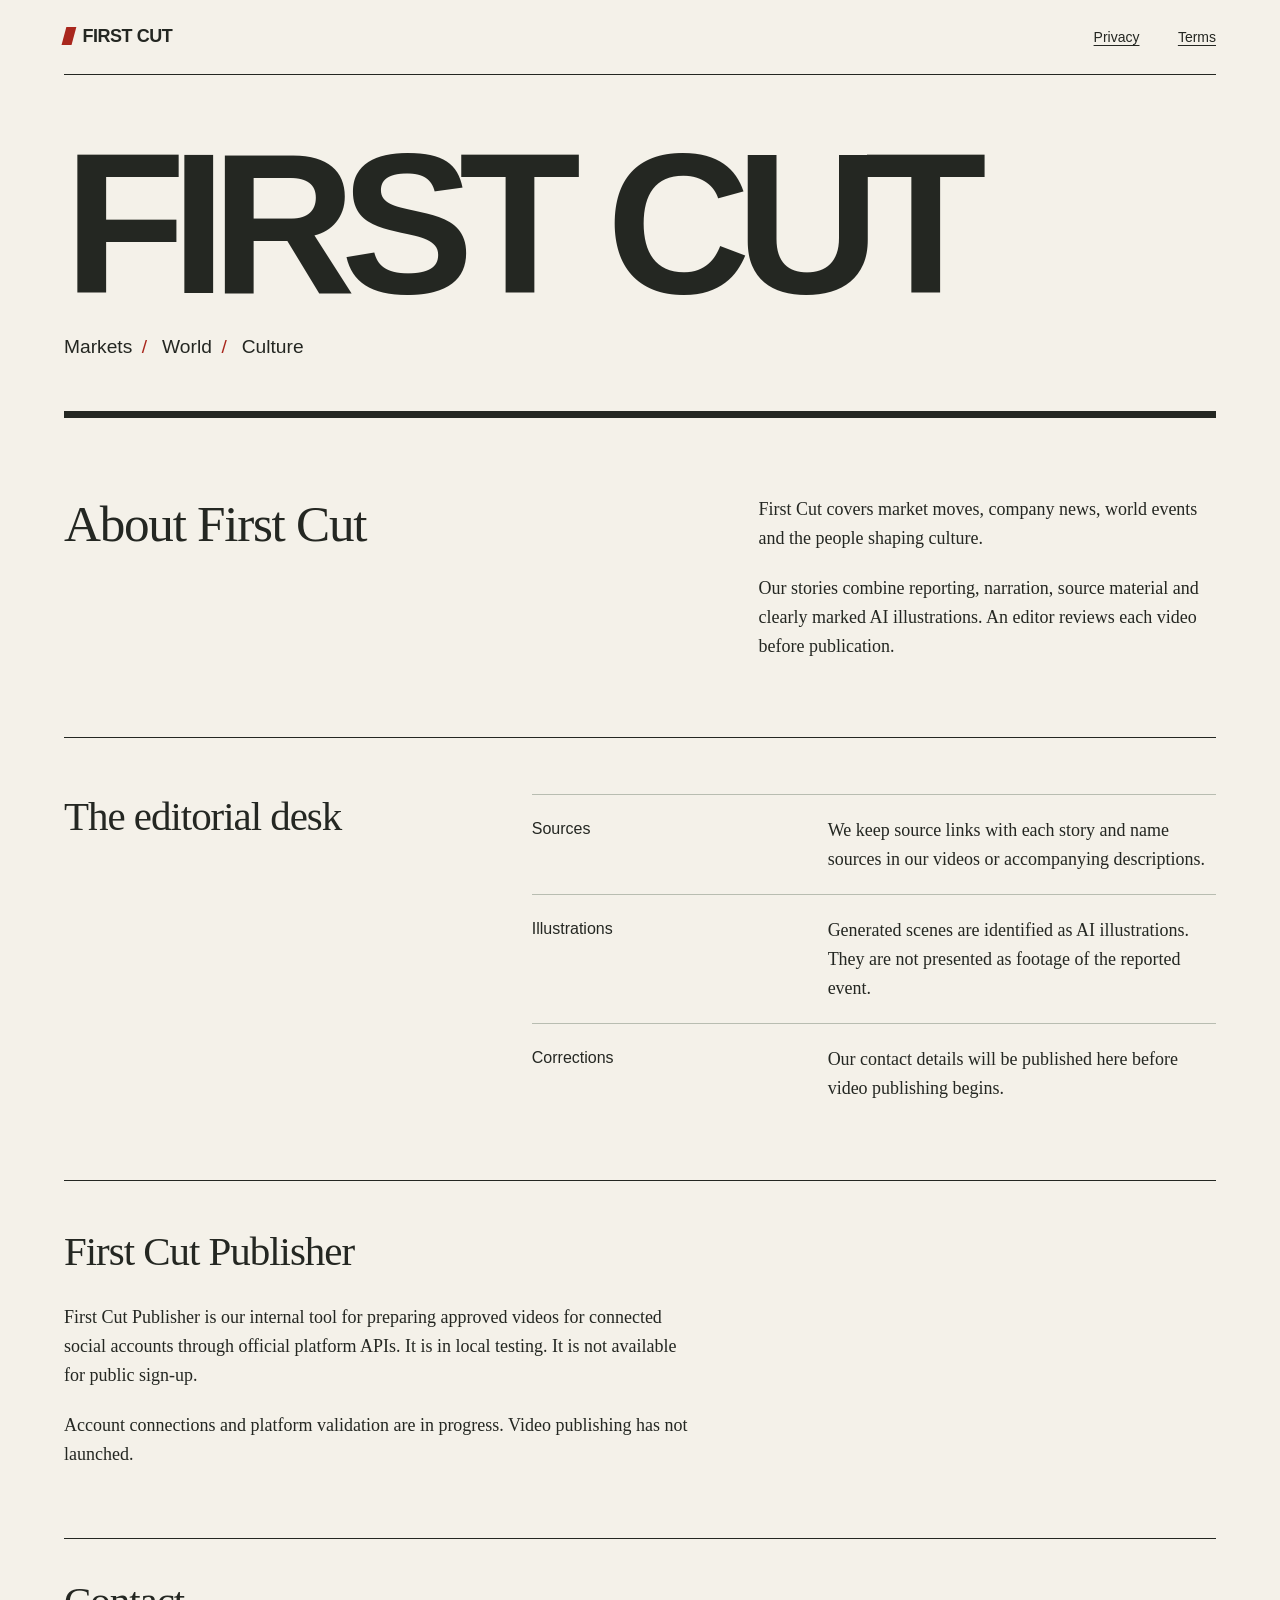
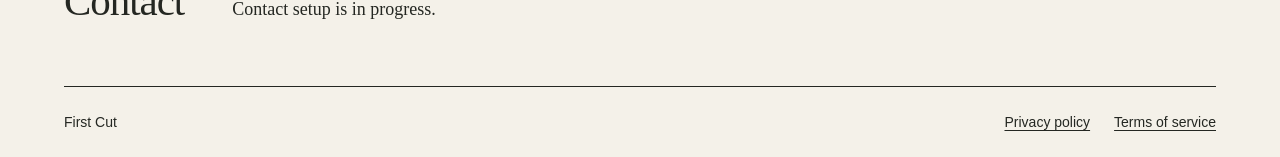
==== index.html @ d2c0383e "Publish First Cut prelaunch website" ====
<!doctype html>
<html lang="en">
<head>
  <meta charset="utf-8">
  <meta name="viewport" content="width=device-width, initial-scale=1">
  <title>First Cut</title>
  <meta name="description" content="First Cut makes short video stories about markets, world events and culture.">
  <link rel="stylesheet" href="styles.css">
  <link rel="icon" href="icon.svg" type="image/svg+xml">
</head>
<body>
  <a class="skip" href="#main">Skip to content</a>
  <div class="shell">
    <header class="topbar">
      <a class="brand" href="index.html"><span class="brand-mark" aria-hidden="true"></span>FIRST CUT</a>
      <nav aria-label="Main"><a href="privacy.html">Privacy</a><a href="terms.html">Terms</a></nav>
    </header>
    <main id="main">
      <section class="masthead" aria-label="First Cut">
        <h1>FIRST CUT</h1>
        <p class="coverage"><span>Markets</span><span>World</span><span>Culture</span></p>
      </section>
      <section class="intro" aria-labelledby="about">
        <h2 id="about">About First Cut</h2>
        <div><p>First Cut covers market moves, company news, world events and the people shaping culture.</p><p>Our stories combine reporting, narration, source material and clearly marked AI illustrations. An editor reviews each video before publication.</p></div>
      </section>
      <section class="desk" aria-labelledby="editorial">
        <h2 id="editorial">The editorial desk</h2>
        <dl class="desk-list">
          <div><dt>Sources</dt><dd>We keep source links with each story and name sources in our videos or accompanying descriptions.</dd></div>
          <div><dt>Illustrations</dt><dd>Generated scenes are identified as AI illustrations. They are not presented as footage of the reported event.</dd></div>
          <div><dt>Corrections</dt><dd>Our contact details will be published here before video publishing begins.</dd></div>
        </dl>
      </section>
      <section class="publisher" aria-labelledby="publisher">
        <h2 id="publisher">First Cut Publisher</h2>
        <p>First Cut Publisher is our internal tool for preparing approved videos for connected social accounts through official platform APIs. It is in local testing. It is not available for public sign-up.</p>
        <p>Account connections and platform validation are in progress. Video publishing has not launched.</p>
      </section>
      <section class="contact" aria-labelledby="contact"><h2 id="contact">Contact</h2><p>Contact setup is in progress.</p></section>
    </main>
    <footer><span>First Cut</span><nav aria-label="Legal"><a href="privacy.html">Privacy policy</a><a href="terms.html">Terms of service</a></nav></footer>
  </div>
</body>
</html>
---- styles.css ----
:root{color-scheme:light;--paper:#f4f1e9;--ink:#242722;--muted:#545a50;--rule:#b8bdb1;--accent:#a9271d;--gutter:clamp(1.25rem,5vw,5rem)}
*{box-sizing:border-box}html{scroll-behavior:smooth}body{margin:0;background:var(--paper);color:var(--ink);font:1.125rem/1.6 Georgia,'Times New Roman',serif}a{color:inherit;text-underline-offset:.22em;text-decoration-thickness:1px}a:hover{color:var(--accent)}a:focus-visible{outline:3px solid var(--accent);outline-offset:5px}p{margin:0 0 1.2em}h1,h2,h3,p{overflow-wrap:break-word}h1,h2,h3{line-height:1.12;font-weight:400}h1{font-size:clamp(2.8rem,7vw,6rem);letter-spacing:-.045em;margin:0 0 .45em}h2{font-size:clamp(1.7rem,3.2vw,2.8rem);letter-spacing:-.025em;margin:0 0 .7em}h3{font-size:1.35rem;margin:1.8em 0 .65em}.shell{max-width:1440px;margin:auto;padding-inline:var(--gutter)}.skip{position:absolute;left:1rem;top:-5rem;background:var(--paper);padding:.7rem;z-index:3}.skip:focus{top:1rem}.topbar{display:flex;justify-content:space-between;align-items:center;gap:1rem;padding-block:1.4rem;border-bottom:1px solid var(--ink);font-family:'Franklin Gothic Medium','Arial Narrow',sans-serif;font-size:.875rem}.brand{font-size:1.125rem;font-weight:bold;letter-spacing:-.025em;text-decoration:none;white-space:nowrap}.brand-mark{display:inline-block;width:.6rem;height:1.1rem;background:var(--accent);transform:skew(-15deg);margin-right:.55rem;vertical-align:-.15rem}.topbar nav{display:flex;gap:clamp(1rem,3vw,2.5rem)}.masthead{padding-top:clamp(2rem,5vw,4.5rem);padding-bottom:clamp(2rem,4vw,3rem);border-bottom:7px solid var(--ink)}.masthead h1{font-family:'Franklin Gothic Heavy','Arial Black',sans-serif;font-weight:900;line-height:.85;font-size:clamp(4rem,15.6vw,14rem);letter-spacing:-.075em;margin:0 0 .12em}.masthead .coverage{display:flex;gap:.5em;flex-wrap:wrap;align-items:center;margin:0;font-family:'Franklin Gothic Medium','Arial Narrow',sans-serif;font-size:clamp(.95rem,1.5vw,1.25rem)}.coverage span+span:before{content:' / ';color:var(--accent);margin-right:.5em}.intro{display:grid;grid-template-columns:minmax(0,1.35fr) minmax(0,1fr);gap:clamp(2rem,6vw,6rem);padding-block:clamp(3rem,6vw,6rem);border-bottom:1px solid var(--ink)}.intro h2{font-size:clamp(2.2rem,4vw,4rem);max-width:15ch}.intro p:last-child{margin-bottom:0}.desk{display:grid;grid-template-columns:minmax(0,.8fr) minmax(0,1.4fr);gap:clamp(2rem,6vw,6rem);padding-block:3.5rem}.desk-list{margin:0}.desk-list div{display:grid;grid-template-columns:minmax(0,.7fr) minmax(0,1fr);gap:1.5rem;padding-block:1.3rem;border-top:1px solid var(--rule)}.desk-list dt{font-family:'Franklin Gothic Medium','Arial Narrow',sans-serif;font-size:1rem}.desk-list dd{margin:0}.publisher{border-top:1px solid var(--ink);padding-block:3rem;max-width:none}.publisher p{max-width:70ch}.contact{display:flex;flex-wrap:wrap;align-items:baseline;gap:1rem 3rem;padding-block:2.5rem;border-top:1px solid var(--ink)}.contact h2{margin:0}.contact a{overflow-wrap:anywhere}footer{border-top:1px solid var(--ink);padding-block:1.5rem;display:flex;justify-content:space-between;gap:1.5rem;flex-wrap:wrap;font-family:'Franklin Gothic Medium','Arial Narrow',sans-serif;font-size:.875rem}footer nav{display:flex;gap:1.5rem}.document{max-width:78ch;margin:0 auto;padding-block:clamp(2.5rem,6vw,5rem)}.document h1{font-size:clamp(2.8rem,6vw,5rem)}.document h2{font-size:1.8rem;margin-top:2.3rem}.document ul{padding-left:1.3rem}.document li+li{margin-top:.55rem}.date{font-family:'Franklin Gothic Medium','Arial Narrow',sans-serif;color:var(--muted);font-size:.9rem;margin-bottom:2.5rem}.document a{overflow-wrap:anywhere}.document .lead{font-size:1.35rem}.notice{border-left:3px solid var(--accent);padding-left:1rem}
@media(max-width:680px){.topbar{align-items:flex-start}.topbar nav{gap:1rem}.intro,.desk{grid-template-columns:1fr;gap:1.25rem}.intro h2{max-width:none}.desk-list div{grid-template-columns:1fr;gap:.5rem}.masthead h1{font-size:16vw}.contact{display:block}.contact h2{margin-bottom:.65rem}footer{display:block}footer nav{margin-top:.7rem}}
@media(prefers-reduced-motion:reduce){html{scroll-behavior:auto}}
@media print{body{background:white;color:black}.topbar,.skip,footer{display:none}.document{padding:0;max-width:none}a{color:inherit}.shell{padding:0}}
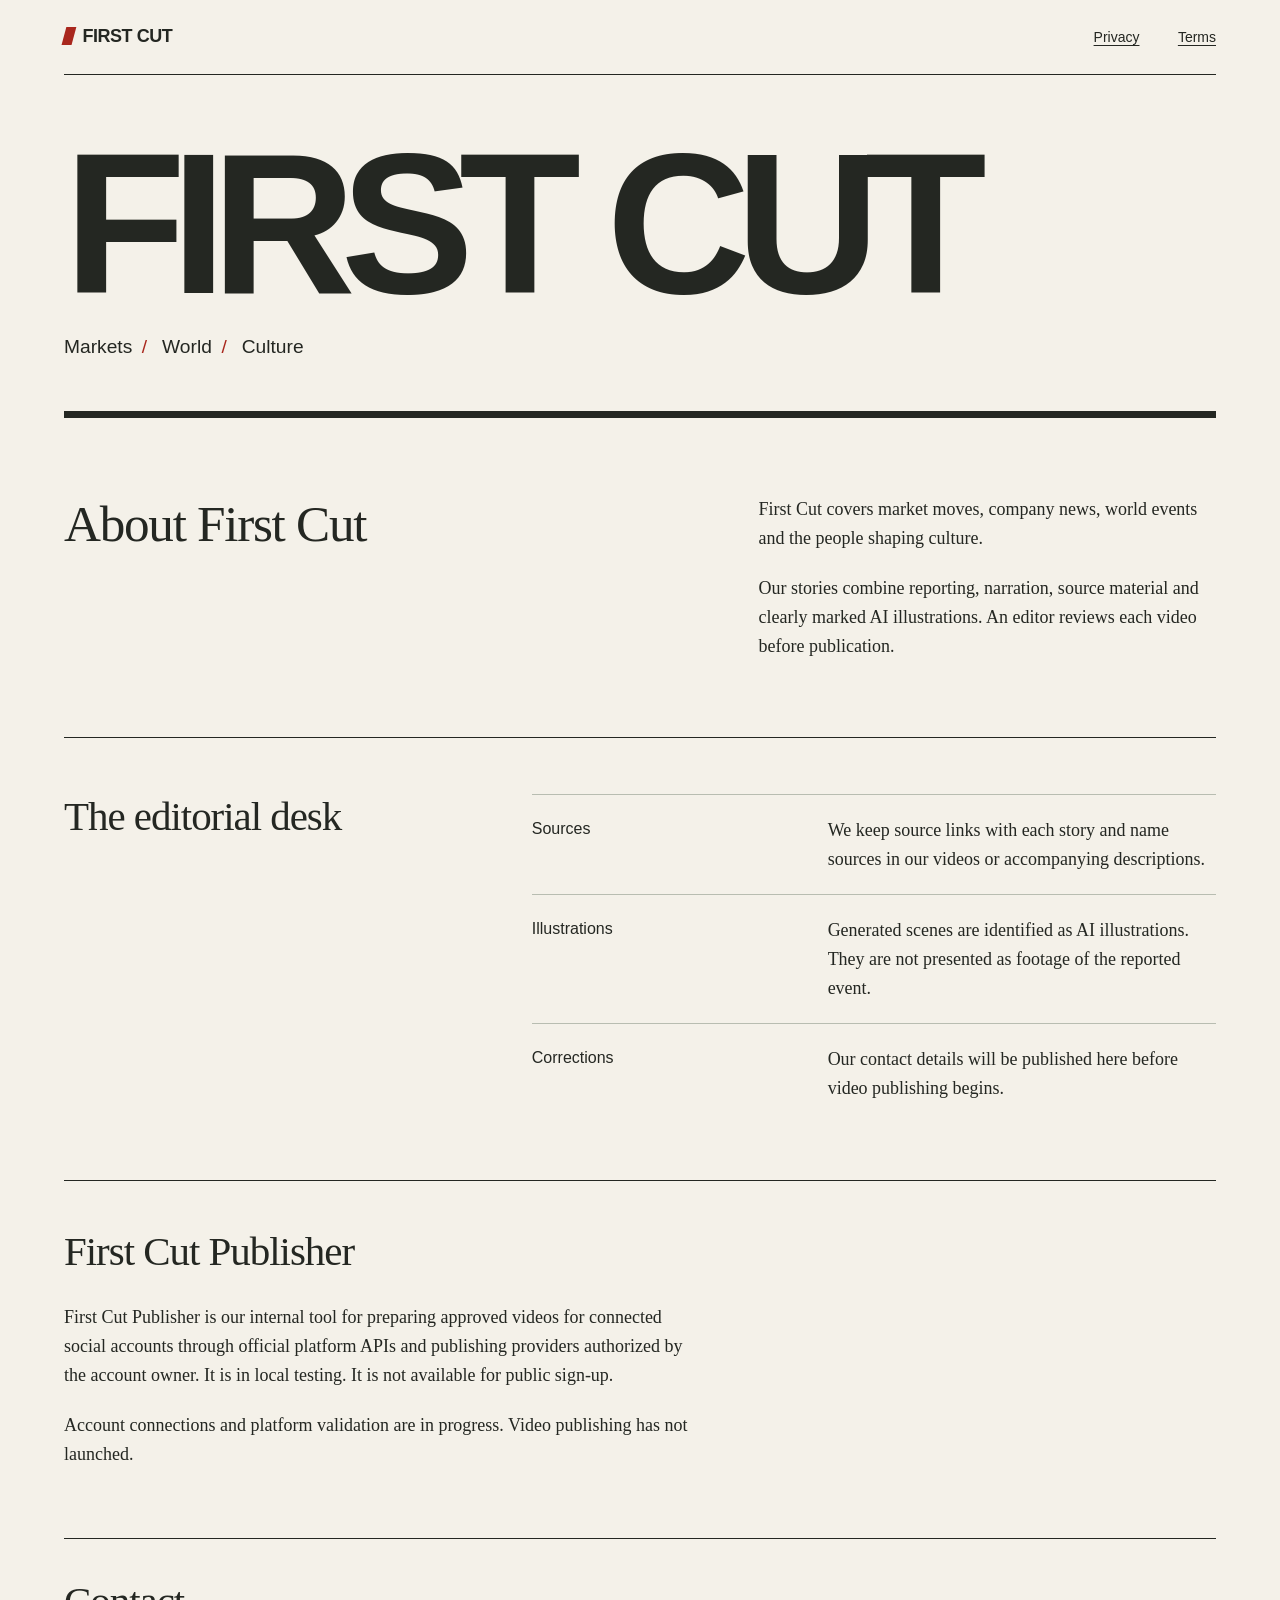
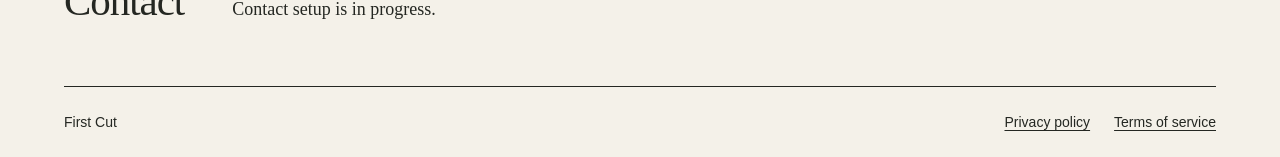
==== commit 5837b3b7: "Describe Buffer publishing and public media staging" ====
--- a/index.html
+++ b/index.html
@@ -34,7 +34,7 @@
       </section>
       <section class="publisher" aria-labelledby="publisher">
         <h2 id="publisher">First Cut Publisher</h2>
-        <p>First Cut Publisher is our internal tool for preparing approved videos for connected social accounts through official platform APIs. It is in local testing. It is not available for public sign-up.</p>
+        <p>First Cut Publisher is our internal tool for preparing approved videos for connected social accounts through official platform APIs and publishing providers authorized by the account owner. It is in local testing. It is not available for public sign-up.</p>
         <p>Account connections and platform validation are in progress. Video publishing has not launched.</p>
       </section>
       <section class="contact" aria-labelledby="contact"><h2 id="contact">Contact</h2><p>Contact setup is in progress.</p></section>
